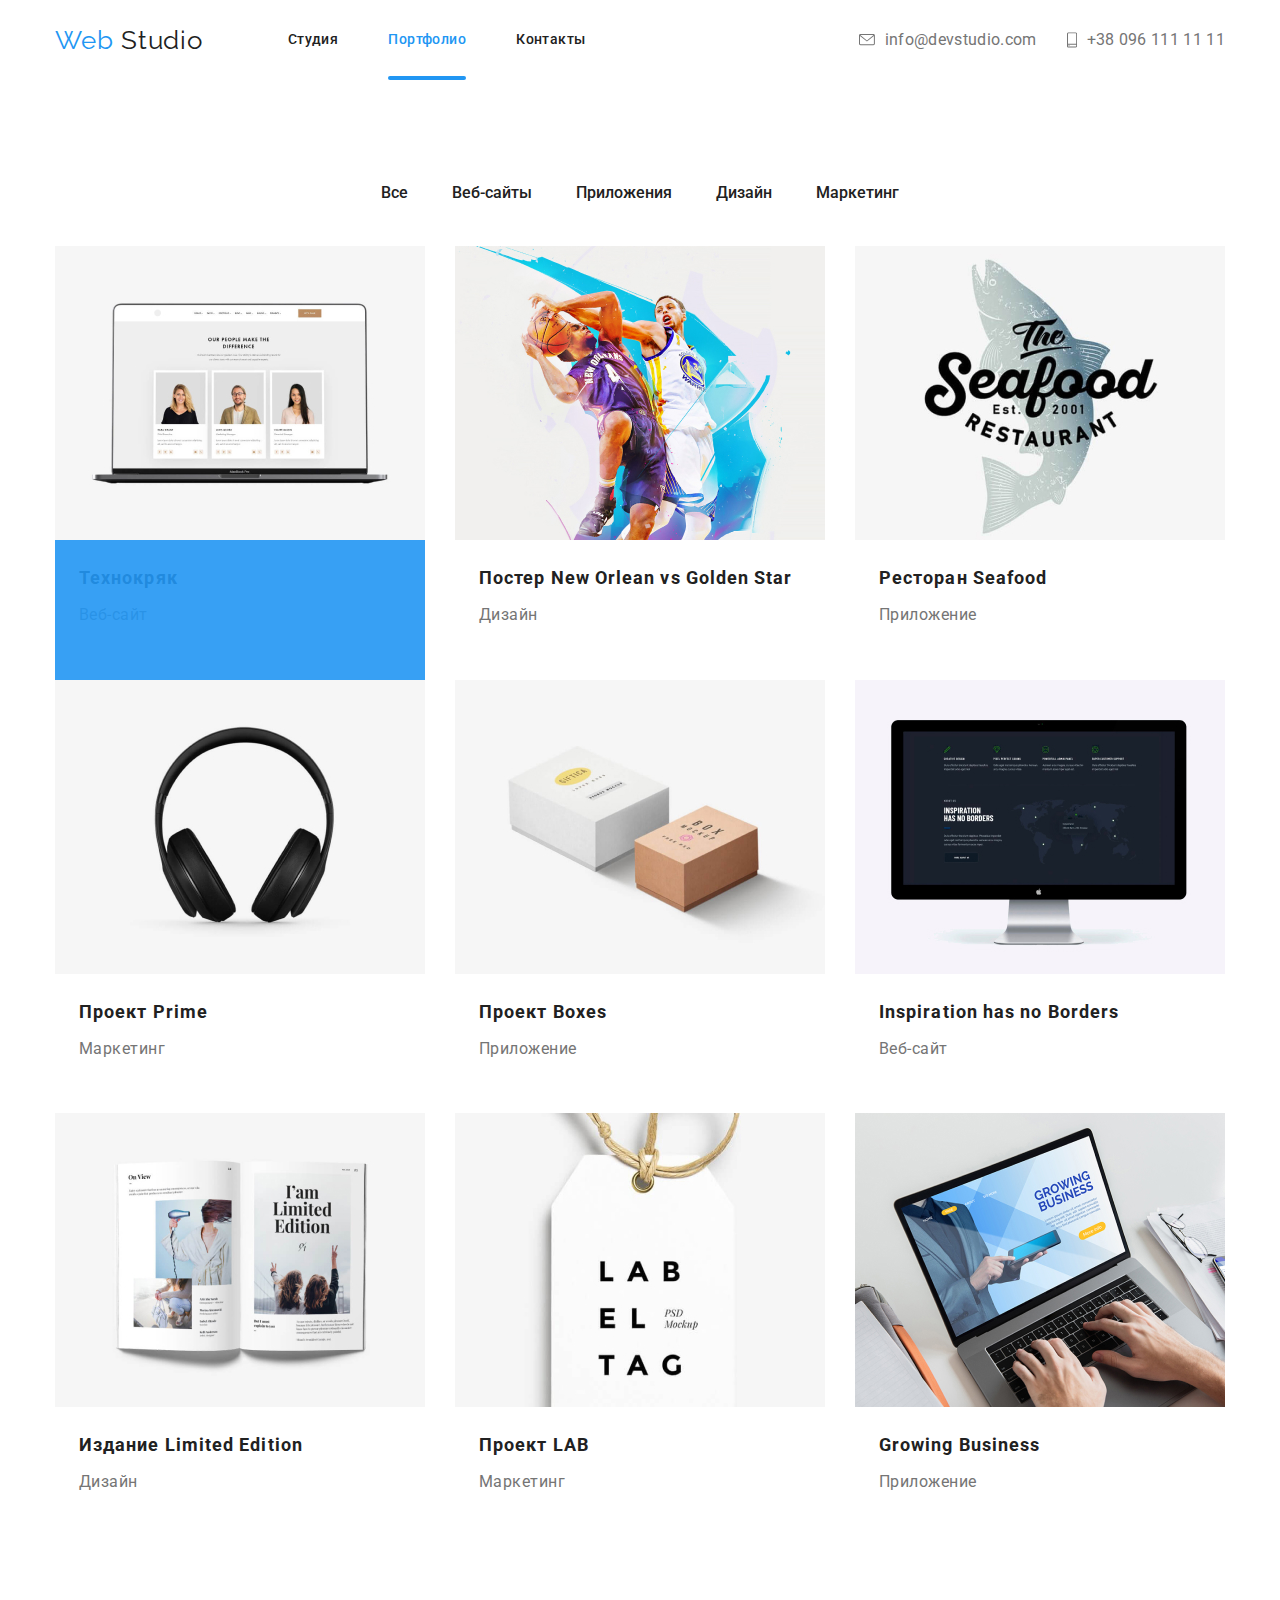
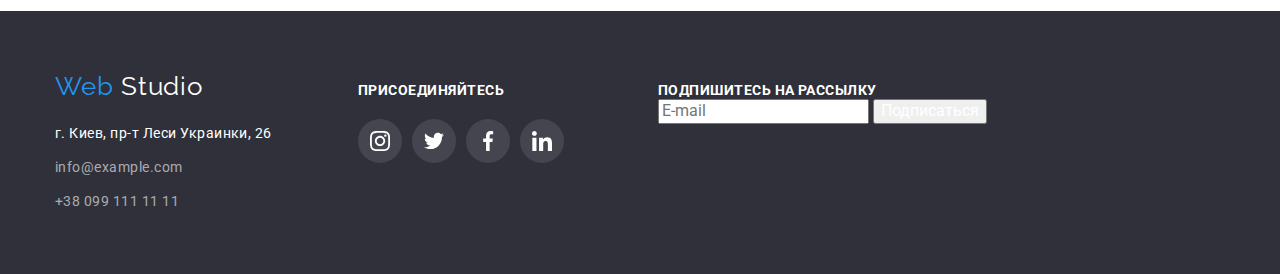
==== portfolio.html @ 1759f5e7 "///" ====
<!DOCTYPE html>
<html lang="ru">
  <head>
    <meta charset="utf-8" />
    <meta name="description" content="" />
    <title>Web Studio</title>
    <link href="https://fonts.googleapis.com/css2?family=Raleway:wght@700&family=Roboto:wght@400;500;700;900&display=swap"
      rel="stylesheet">
      <link rel="stylesheet" href="https://cdnjs.cloudflare.com/ajax/libs/modern-normalize/0.6.0/modern-normalize.min.css" />
    <link rel="stylesheet" href="./css/styles.css" />
  </head>

  <body>
    <!--Шапка страницы-->
    <header>
      <div class="container main-nav">
        <!--Navigation-->
        
          <a class="logo" href="./index.html" target="_blank">
            <span class="logo-web">Web</span>
            <span class="logo-studio">Studio</span>
          </a>
          
        <nav class="nav">
          <ul class="nav-list">
            <li class="nav-item">
              <a href="./index.html" class="nav-link" target="_blank">Студия</a>
            </li>
            <li class="nav-item">
              <a href="./portfolio.html" class="nav-link current" target="_blank">Портфолио</a>
            </li>
            <li class="nav-item">
              <a href="#" class="nav-link" target="_blank">Контакты</a>
            </li>
          </ul>
        </nav>
    
        <!--Contacts-->
        <adress class="cont">
          <a class="cont-mail" href="mailto:">
            <svg class="icon-envelope">
              <use href="./images/symbol-defs.svg#icon-envelope"></use>
            </svg>
            info@devstudio.com</a>
          <a class="cont-num" href="tel:+380961111111">
            <svg class="icon-smartphone">
              <use href="./images/symbol-defs.svg#icon-smartphone"></use>
            </svg>
            +38 096 111 11 11</a>
        </adress>
      </div>
    </header>

    <main>
      <div class="container main-section">
      <!--Filter-->
      <section>
        <h1 class="title">Portfolio</h1>
        <ul class="filter">
          <li><button class="filter-btn" type="button">Все</button></li>
          <li><button class="filter-btn" type="button">Веб-сайты</button></li>
          <li><button class="filter-btn" type="button">Приложения</button></li>
          <li><button class="filter-btn" type="button">Дизайн</button></li>
          <li><button class="filter-btn" type="button">Маркетинг</button></li>
        </ul>

      <!--Products-->
      <section>
        <h2 class="filter-title">Projects</h2>

        <ul class="project-list">
          <li class="allserv-item">
            <a class="allserv-link" href=""><img src="./images/crack.jpg" alt="Технокряк" />
              <h3 class="allserv-name">Технокряк</h3>
              <p class="allserv-type">Веб-сайт</p>
              <p class="description">Технокряк это современная площадка распространения коронавируса.
              Компании используют эту платформу для цифрового шпионажа и атак на
              защищённые сервера конкурентов.
              </p>
            </a>
          </li>

          <li class="allserv-item">
            <a href=""
              ><img src="./images/poster.jpg" alt="Баскетбольный постер"/>
              <h3 class="allserv-name">Постер New Orlean vs Golden Star</h3>
              <p class="allserv-type">Дизайн</p>
              <p class="description">Технокряк это современная площадка распространения коронавируса.
              Компании используют эту платформу для цифрового шпионажа и атак на
              защищённые сервера конкурентов.
              </p>
            </a>
          </li>

          <li class="allserv-item">
            <a href=""
              ><img src="./images/seafood.jpg" alt="Ресторан морской кухни"/>
              <h3 class="allserv-name">Ресторан Seafood</h3>
              <p class="allserv-type">Приложение</p>
              <p class="description">Технокряк это современная площадка распространения коронавируса.
              Компании используют эту платформу для цифрового шпионажа и атак на
              защищённые сервера конкурентов.
              </p>
            </a>
          </li>

          <li class="allserv-item">
            <a href=""><img src="./images/headphone.jpg" alt="Наушники" />
              <h3 class="allserv-name">Проект Prime</h3>
              <p class="allserv-type">Маркетинг</p>
              <p class="description">Технокряк это современная площадка распространения коронавируса.
              Компании используют эту платформу для цифрового шпионажа и атак на
              защищённые сервера конкурентов.
              </p>
            </a>
          </li>

          <li class="allserv-item">
            <a href=""><img src="./images/boxes.jpg" alt="Коробки" />
              <h3 class="allserv-name">Проект Boxes</h3>
              <p class="allserv-type">Приложение</p>
              <p class="description">Технокряк это современная площадка распространения коронавируса.
              Компании используют эту платформу для цифрового шпионажа и атак на
              защищённые сервера конкурентов.
              </p>
            </a>
          </li>

          <li class="allserv-item">
            <a href=""><img src="./images/design.jpg" alt="Дизайн" />
              <h3 class="allserv-name">Inspiration has no Borders</h3>
              <p class="allserv-type">Веб-сайт</p>
              <p class="description">Технокряк это современная площадка распространения коронавируса.
              Компании используют эту платформу для цифрового шпионажа и атак на
              защищённые сервера конкурентов.
              </p>
            </a>
          </li>

          <li class="allserv-item">
            <a href=""
              ><img src="./images/limit.jpg" alt="Лимитированная версия"/>
              <h3 class="allserv-name">Издание Limited Edition</h3>
              <p class="allserv-type">Дизайн</p>
              <p class="description">Технокряк это современная площадка распространения коронавируса.
              Компании используют эту платформу для цифрового шпионажа и атак на
              защищённые сервера конкурентов.
              </p>
            </a>
          </li>

          <li class="allserv-item">
            <a href=""><img src="./images/label.jpg" alt="Лейбл и лого" />
              <h3 class="allserv-name">Проект LAB</h3>
              <p class="allserv-type">Маркетинг</p>
              <p class="description">Технокряк это современная площадка распространения коронавируса.
              Компании используют эту платформу для цифрового шпионажа и атак на
              защищённые сервера конкурентов.
              </p>
            </a>
          </li>

          <li class="allserv-item">
            <a href=""><img src="./images/nbook.jpg" alt="Ноутбук" />
              <h3 class="allserv-name">Growing Business</h3>
              <p class="allserv-type">Приложение</p>
              <p class="description">Технокряк это современная площадка распространения коронавируса.
              Компании используют эту платформу для цифрового шпионажа и атак на
              защищённые сервера конкурентов.
              </p>
            </a>
          </li>
        </ul>
      </section>
      </div>
    </main>

    <!--Footer-->
    <footer class="footer">
      <!--Contacts-->
    <div class="foot container">
      <div class="first-foot">
      <a class="logo" href=""><span class="logo-web">Web</span> Studio</a>
      <address class="footer-address">
        г. Киев, пр-т Леси Украинки, 26
        <a class="footer-mail" href="mailto:info@example.com">info@example.com</a>
        <a class="footer-num" href="tel:+380991111111">+38 099 111 11 11</a>
      </address>
      </div>
      
      <div class="second-foot">
        <p class="footer-action">Присоединяйтесь</p>
        <ul class="invite-list">
          <li class="invite-item">
            <a class="invite-social" href="">
              <svg class="invite-instagram">
                <use href="./images/symbol-defs.svg#icon-instagram">
                </use>
              </svg>
            </a>
          </li>
          <li class="invite-item">
            <a class="invite-social" href="">
              <svg class="invite-twitter">
                <use href="./images/symbol-defs.svg#icon-twitter">
                </use>
              </svg>
            </a>
          </li>
          <li class="invite-item">
            <a class="invite-social" href="">
              <svg class="invite-facebook">
                <use href="./images/symbol-defs.svg#icon-facebook">
                </use>
              </svg>
            </a>
          </li>
          <li class="invite-item">
            <a class="invite-social" href="">
              <svg class="invite-linkedin">
                <use href="./images/symbol-defs.svg#icon-linkedin">
                </use>
              </svg>
            </a>
          </li>
        </ul>
      </div>
      
      <div class="third-foot">
        <p class="footer-action">Подпишитесь на рассылку</p>
        <input type="text" placeholder="E-mail" name="Email" id="Email-input" />
        <input class="btn" type="submit" value="Подписаться" />
      </div>
    </div>

    </footer>
  </body>
</html>
---- css/styles.css ----
/* Основной цвет текста #212121 */
/* Дополнительный цвет текста #757575 */
/* Цвет-акцент #2196F3 */
/* Цвет бекграунда #FFFFFF */
/* Цвет бекграунда футера #2F303A */

html {
  box-sizing: border-box;
}

*,
*::before,
*::after {
  box-sizing: inherit;
}

:root {
  --prime-text-color: #212121;
  --second-text-color: #757575;
  --third-text-color: #ffffff;
  --fourth-text-color: rgba(255, 255, 255, 0.6);
  --accent-color: #2196f3;
  --btn-bg-color: rgba(47, 48, 58, 0.8);
  --footer-bg-color: #2F303A;
}

body {
  color: var(--prime-text-color);
  font-family: Roboto; sans-serif;
  letter-spacing: 0.03em;
}

ul {
  list-style: none;
  margin: 0 0;
  padding: 0 0;
}

a {
  text-decoration: none;
}

a > img {
  display: block;
}

p {
  margin-top: 0;
  margin-bottom: 0;
}

.container {
  margin-left: auto;
  margin-right: auto;
  padding: 0 15px;

  width: 1200px;
}
/* Web Studio */

.logo {
  margin-right: 85px;

  color: var(--third-text-color);
  font-family: Raleway; monospace;
  font-size: 26px;
  line-height: 1.19;
  letter-spacing: 0.03em;
}

.logo-web {
  color: var(--accent-color);
}

.logo-studio {
  color: var(--prime-text-color);
}

/* Navigation */

.main-nav {
  display: flex;
  align-items: center;
  justify-content: space-between;
}

.nav-list {
  display: flex;

  font-size: 14px;
  letter-spacing: 0.03em;
}

.nav-item:not(:last-child) {
  margin-right: 50px;
}

.nav-item {
  position: relative;
}

.nav-link {
  display: flex;
  align-items: center;
  min-height: 80px;
  color: var(--prime-text-color);

  font-weight: 500;
  font-size: 14px;
  line-height: 1.14;
}

.nav-link:hover,
.nav-link:focus {
  color: var(--accent-color);
}

.current {
  color: var(--accent-color);
}
.current::after {
  content: '';
  position: absolute;
  bottom: 0;
  left: 0;
  width: 100%;
  height: 4px;
  background-color: var(--accent-color);
  border-radius: 2px;
  opacity: 1;
}

/* Contacts */

.cont {
  display: flex;

  margin-left: auto;
}

.cont-mail {
  margin-right: 30px;
}

.cont-mail,
.cont-num {
  display: flex;
  align-items: center;
  max-height: 16px;
  min-height: 80px;
  color: var(--second-text-color);
  line-height: 1.14;
  letter-spacing: 0.02em;

  transition: border-color 250ms cubic-bezier(0.4, 0, 0.2, 1);
}


.cont-mail:hover,
.cont-mail:focus,
.cont-num:hover,
.cont-num:focus {
  color: var(--accent-color);
  --color4: var(--accent-color);
}

.icon-envelope {
  width: 16px;
  margin-right: 10px;
}

.icon-smartphone {
  width: 10px;
  margin-right: 10px;
}

/* Hero */

.hero {
  text-align: center;
}

.overlay {
  padding-top: 200px;
  padding-bottom: 200px;
  height: 600px;
  max-width: 1600px;
  margin-right: auto;
  margin-left: auto;

  background-image: linear-gradient( to right, rgba(47, 48, 58, 0.8),
   rgba(47, 48, 58, 0.8) ),
   url("../images/Header.jpg");

  background-position: center;
  background-color: rgb(44, 44, 44);
}

.hero-title {
  margin-top: 0;
  margin-bottom: 0;

  color: var(--third-text-color);
  font-weight: 900;
  font-size: 44px;
  line-height: 1.36;
  letter-spacing: 0.06em;
  text-transform: uppercase;
}

.button.primary {
  display: inline-block;
  padding: 10px 32px;
  margin-top: 30px;
  box-shadow: 0px 4px 4px rgba(0, 0, 0, 0.15);
  border-radius: 4px;

  color: var(--third-text-color);
  background-color: var(--accent-color);
  font-weight: 700;
  font-size: 16px;
  line-height: 1.88;
  min-width: 200px;
  text-align: center;
}

.feat-pictures {
  padding: 25px 100px;
}

/* Features */

.features-title,
.title,
.filter-title {
  display: none;
}

.features {
  padding-top: 94px;
  margin-top: 0;
  margin-bottom: 0;
}

.features-list {
  display: flex;
  justify-content: space-between;
}

.features-item {
  width: 270px;
}

.features-item:not(:last-child) {
  margin-right: 30px;
}

.features-item::before {
  display: block;
  content: "";
  height: 120px;
  background-position: center;
  background-repeat: no-repeat;
}

.icon-antenna::before {
  background-image: url(../images/antenna.svg);
}

.icon-clock::before {
  background-image: url(../images/clock.svg);
}

.icon-diagram::before {
  background-image: url(../images/diagram.svg);
}

.icon-astronaut::before {
  background-image: url(../images/astronaut.svg);
}

.features-name {
  margin-top: 30px;
  margin-bottom: 0;

  color: var(--prime-text-color);
  font-weight: 700;
  font-size: 14px;
  line-height: 1.14;
  text-transform: uppercase;
}

.features-descr {
  margin-top: 10px;
  margin-bottom: 0;

  color: var(--second-text-color);
  font-weight: 400;
  font-size: 14px;
  line-height: 1.71;
}

/* Service */

.service {
  padding-top: 94px;
  padding-bottom: 94px;
}
.service-title {
  margin-top: 0;
  margin-bottom: 0;

  color: var(--prime-text-color);
  font-weight: 700;
  font-size: 36px;
  line-height: 1.67;
  text-align: center;
}

.service-list {
  display: flex;
  justify-content: space-between;
  margin-top: 50px;
}

.service-item:not(:last-child) {
  margin-right: 30px;
}

.service-item {
  position: relative;
}

a.service-link {
  width: 370px;
}

.button.secondary {
  position: absolute;
  bottom: 0;
  display: inline-block;
  margin: 0;
  padding: 27px 0;
  width: inherit;

  color: var(--third-text-color);
  background-color: var(--btn-bg-color);
  font-weight: 700;
  font-size: 14px;
  line-height: 1.14;
  text-align: center;
  text-transform: uppercase;
}

/* Team */

.team {
  padding-top: 94px;
  padding-bottom: 94px;
}

.team-title {
  margin-top: 0;
  margin-bottom: 0;
  
  color: var(--prime-text-color);
  font-weight: 700;
  font-size: 36px;
  line-height: 1.67;
  text-align: center;
}

.team-list {
  display: flex;
  justify-content: space-between;
  margin-top: 50px;
}

.team-item {
  padding-bottom: 24px;

  border: 1px solid transparent;
  box-shadow: 0px 2px 1px rgba(0, 0, 0, 0.2), 0px 1px 1px rgba(0, 0, 0, 0.14), 0px 1px 3px rgba(0, 0, 0, 0.12);
  border-radius: 0px 0px 4px 4px;
}

.team-item:not(:last-child) {
  margin-right: 30px;
}

.team-name {
  margin-top: 30px;
  margin-bottom: 0;

  color: var(--prime-text-color);
  font-weight: 500;
  font-size: 16px;
  line-height: 1.19;
  text-align: center;
}

.team-post {
  margin-top: 10px;
  margin-bottom: 0;
  
  color: var(--second-text-color);
  font-weight: normal;
  font-size: 16px;
  line-height: 1.19;
  text-align: center;
}

.team-social {
  display: flex;
  justify-content: space-around;
  margin: 16px 32px 0 32px;
}

a.social-item {
  display: flex;
  justify-content: center;
  align-items: center;
  height: 44px;
  width: 44px;
  border-radius: 50%;

  transition: border-color 250ms cubic-bezier(0.4, 0, 0.2, 1);
}

a.social-item:hover,
a.social-item:focus {
  --color1: var(--third-text-color);
  background-color: var(--accent-color);
  background-size: 44px;
  border-radius: 50%;
}

.icon-instagram,
.icon-twitter,
.icon-facebook,
.icon-linkedin {
  width: 20px;
  height: 20px;
}

/*
.icon-instagram:hover,
.icon-twitter:hover,
.icon-facebook:hover,
.icon-linkedin:hover,
.icon-instagram:focus,
.icon-twitter:focus,
.icon-facebook:focus,
.icon-linkedin:focus {
  --color1: var(--third-text-color);
} */

/* Client */

.client {
  padding-top: 94px;
  padding-bottom: 94px;
}

.client-title {
  margin-top: 0;
  margin-bottom: 0;

  color: var(--prime-text-color);
  font-weight: 700;
  font-size: 36px;
  line-height: 1.67;
  text-align: center;
}

.client-list {
  display: flex;
  justify-content: space-between;
  margin-top: 50px;
}

.client-item:not(:last-child) {
  margin-right: 30px;
}

.company {
  display: flex;
  justify-content: center;
  align-items: center;
  width: 170px;
  height: 90px;

  border: 1px solid #AFB1B8;
  border-radius: 4px;

  transition: border-color 250ms cubic-bezier(0.4, 0, 0.2, 1);
}

.company:hover,
.company:focus {
  --color1: var(--accent-color);
  border-color: var(--accent-color);
}

.icon-logo1 {
  height: 50px;
  width: 45px;
}

.icon-logo2 {
  height: 52px;
  width: 40px;
}

.icon-logo3 {
  height: 43px;
  width: 41px;
}

.icon-logo4 {
  height: 43px;
  width: 80px;
}

.icon-logo5 {
  height: 47px;
  width: 59px;
}

.icon-logo6 {
  height: 46px;
  width: 89px;
}

/* Footer */

.footer {
  padding-top: 60px;
  padding-bottom: 60px;

  background-color: var(--footer-bg-color);
}

.foot {
  display: flex;
  align-items: baseline;
}

.first-foot {
  margin-right: 70px;
}

.second-foot {
  margin-right: 94px;
}

.footer-address {
  width: 230px;
  margin-top: 20px;
  
  color: var(--third-text-color);
  font-style: normal;
  font-weight: normal;
  font-size: 14px;
  line-height: 1.71;
}

.invite-list {
  display: flex;
  justify-content: space-around;
  margin-top: 20px;
}

.invite-item:not(:last-child) {
  margin-right: 10px;
}


a.invite-social {
  display: flex;
  justify-content: center;
  align-items: center;
  height: 44px;
  width: 44px;

  background-color: rgba(255, 255, 255, 0.1);
  background-size: 44px;
  border-radius: 50%;

  transition: background-color 250ms cubic-bezier(0.4, 0, 0.2, 1);
}

a.invite-social:hover,
a.invite-social:focus {
  background-color: var(--accent-color);
  background-size: 44px;
  border-radius: 50%;
}

.invite-instagram,
.invite-twitter,
.invite-facebook,
.invite-linkedin {
  width: 20px;
  height: 20px;
  --color1: var(--third-text-color);
}

.footer-mail,
.footer-num {
  margin-top: 10px;
  display: inline-block;
  
  color: var(--fourth-text-color);
  font-weight: 400;
  font-size: 14px;
  line-height: 1.71;

  transition: color 250ms cubic-bezier(0.4, 0, 0.2, 1);
}

.footer-mail:hover,
.footer-mail:focus,
.footer-num:hover,
.footer-num:focus {
  color: var(--accent-color);
}

.footer-action {
  margin-top: 0;
  margin-bottom: 0;

  color: var(--third-text-color);
  font-weight: 700;
  font-size: 14px;
  line-height: 1.14;
  text-transform: uppercase;
}

.btn {
  color: var(--third-text-color);
  font-family: inherit;
}

/* Filter */

.main-section{
  padding-top: 94px;
  padding-bottom: 94px;
}

.filter {
  display: flex;
  justify-content: center;
  margin-left: auto;
}

.filter-btn {
  color: var(--prime-text-color);
  background-color: var(--third-text-color);
  font-family: inherit;
  padding: 6px 22px;
  border: transparent;
  border-radius: 4px;
  
  font-weight: 500;
  font-size: 16px;
  line-height: 1.62;
  text-align: center;

  transition: background-color 250ms cubic-bezier(0.4, 0, 0.2, 1);
  transition: box-shadow 250ms cubic-bezier(0.4, 0, 0.2, 1);
}

.filter-btn:hover,
.filter-btn:focus {
  color: var(--third-text-color);
  background-color: var(--accent-color);
  font-family: inherit;
  box-shadow: 0px 2px 2px rgba(0, 0, 0, 0.12), 0px 1px 2px rgba(0, 0, 0, 0.08), 0px 3px 1px rgba(0, 0, 0, 0.1);
}

/* Products */

.project-list {
  display: flex;
  flex-wrap: wrap;
  margin-top: 34px;
}

.allserv-item {
  position: relative;
  width: 370px;
  padding-bottom: 20px;
}

.allserv-item:not(:nth-child(3n)) {
  margin-right: 30px;
}

.allserv-item:not(:nth-child(-n + 3)) {
  margin-top: 30px;
}

.allserv-item:hover,
.allserv-item:focus {
  border: 1px solid #EEEEEE;
  box-sizing: border-box;
  box-shadow: 1px 4px 6px rgba(0, 0, 0, 0.16), 0px 4px 4px rgba(0, 0, 0, 0.06), 0px 1px 1px rgba(0, 0, 0, 0.12);
}

.allserv-item:hover .allserv-link::before {
  transform: translateY(0);
}

.allserv-link::before {
  display: inline-block;
  content: "";
  position: absolute;
  top: 0;
  left: 0;
  width: 100%;
  height: 294px;
  background: rgba(33, 150, 243, 0.9);
  /* opacity: 1; */

  transform: translateY(100%);

  transition: transform 250ms cubic-bezier(0.4, 0, 0.2, 1);

}

/* .allserv-link::before:hover {
  opacity: 0;
} */

.allserv-name {
  margin-top: 20px;
  margin-bottom: 0;
  padding-left: 24px;

  color: var(--prime-text-color);
  font-weight: 700;
  font-size: 18px;
  line-height: 2;
  letter-spacing: 0.06em;
}

.allserv-type {
  margin-top: 4px;
  margin-bottom: 0;
  padding-left: 24px;
  
  color: var(--second-text-color);
  font-weight: 400;
  font-size: 16px;
  line-height: 1.86;
}

.description {
  display: none;
}
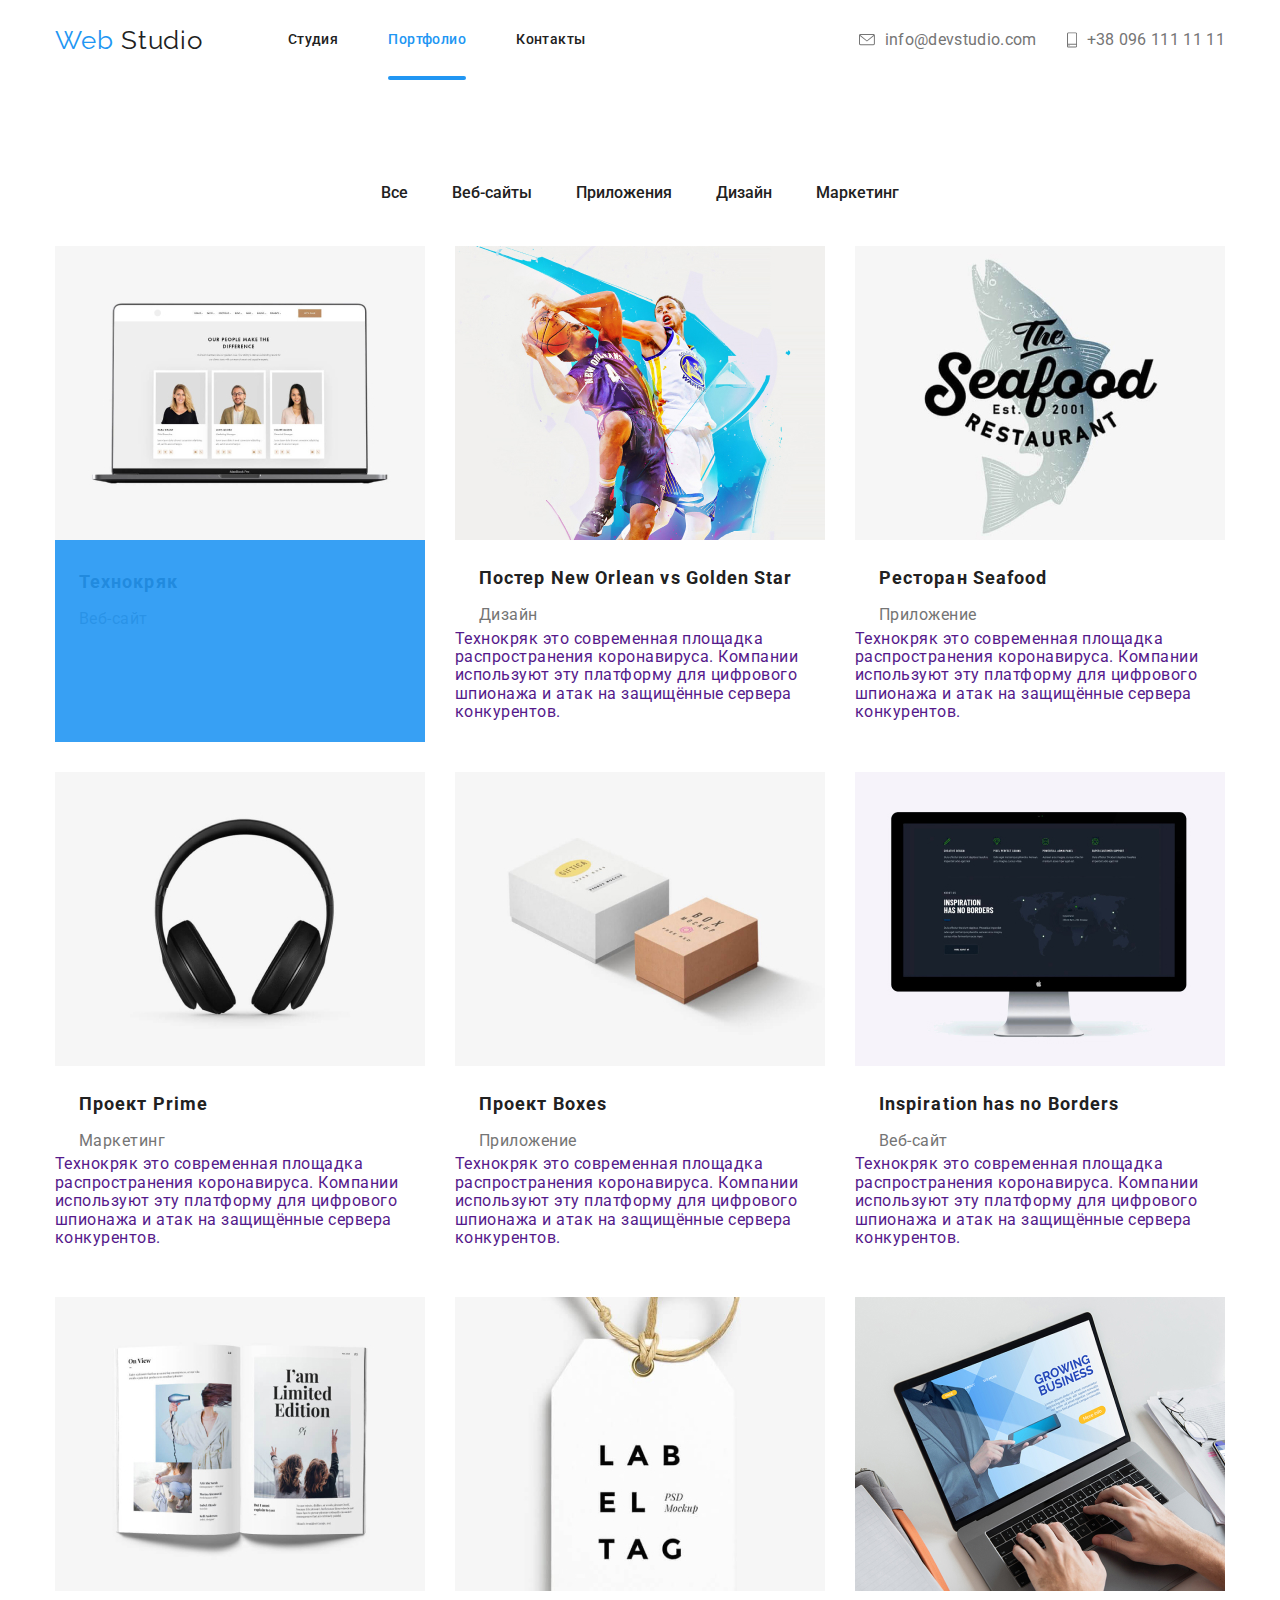
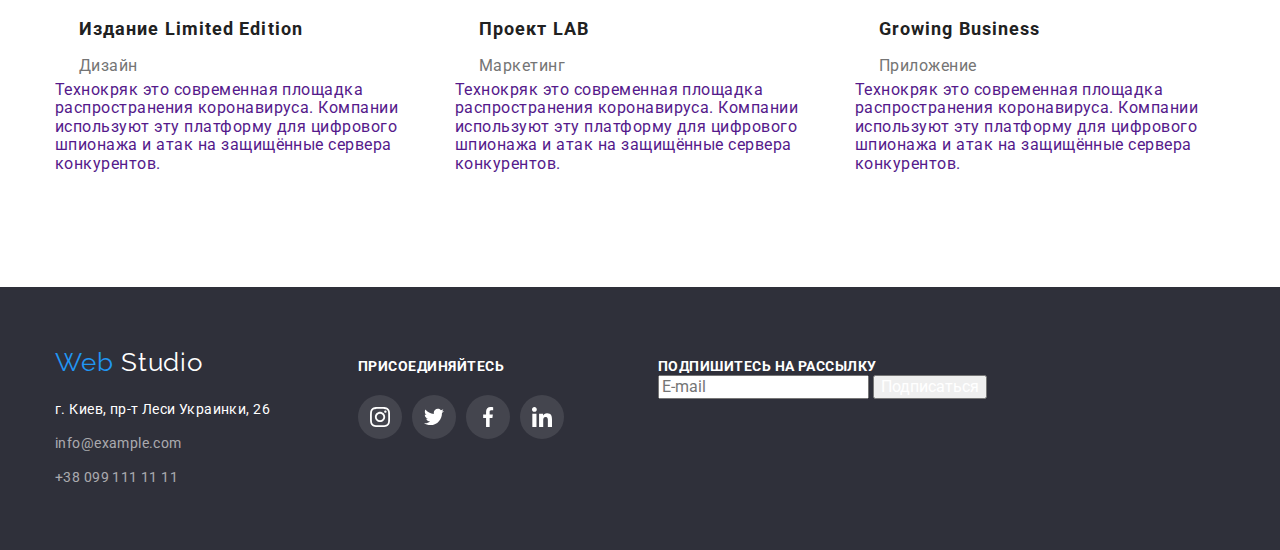
==== commit 286f0376: "2.0.1" ====
--- a/portfolio.html
+++ b/portfolio.html
@@ -70,13 +70,16 @@
 
         <ul class="project-list">
           <li class="allserv-item">
-            <a class="allserv-link" href=""><img src="./images/crack.jpg" alt="Технокряк" />
-              <h3 class="allserv-name">Технокряк</h3>
-              <p class="allserv-type">Веб-сайт</p>
-              <p class="description">Технокряк это современная площадка распространения коронавируса.
-              Компании используют эту платформу для цифрового шпионажа и атак на
-              защищённые сервера конкурентов.
-              </p>
+            <a class="allserv-link" href="">
+              <div class="allserv-img"><img src="./images/crack.jpg" alt="Технокряк" /></div>
+                <div class="descr-item">
+                  <p class="description">Технокряк это современная площадка распространения коронавируса.
+                  Компании используют эту платформу для цифрового шпионажа и атак на
+                  защищённые сервера конкурентов.</p></div>
+                <div class="name-type">
+                  <h3 class="allserv-name">Технокряк</h3>
+                  <p class="allserv-type">Веб-сайт</p>
+                </div>
             </a>
           </li>
 
--- a/css/styles.css
+++ b/css/styles.css
@@ -22,6 +22,8 @@
   --accent-color: #2196f3;
   --btn-bg-color: rgba(47, 48, 58, 0.8);
   --footer-bg-color: #2F303A;
+  --icon-color: #AFB1B8;
+  --first-background: #F5F4FA;
 }
 
 body {
@@ -108,6 +110,8 @@
   font-weight: 500;
   font-size: 14px;
   line-height: 1.14;
+
+  transition: color 250ms cubic-bezier(0.4, 0, 0.2, 1);
 }
 
 .nav-link:hover,
@@ -148,20 +152,21 @@
   align-items: center;
   max-height: 16px;
   min-height: 80px;
-  color: var(--second-text-color);
   line-height: 1.14;
   letter-spacing: 0.02em;
 
-  transition: border-color 250ms cubic-bezier(0.4, 0, 0.2, 1);
-}
-
+  color: var(--second-text-color);
+  fill: var(--second-text-color);
+
+  transition: color 250ms cubic-bezier(0.4, 0, 0.2, 1), fill 250ms cubic-bezier(0.4, 0, 0.2, 1);
+}
 
 .cont-mail:hover,
 .cont-mail:focus,
 .cont-num:hover,
 .cont-num:focus {
   color: var(--accent-color);
-  --color4: var(--accent-color);
+  fill: var(--accent-color);
 }
 
 .icon-envelope {
@@ -261,6 +266,7 @@
   height: 120px;
   background-position: center;
   background-repeat: no-repeat;
+  background-color: var(--first-background);
 }
 
 .icon-antenna::before {
@@ -359,6 +365,10 @@
   padding-bottom: 94px;
 }
 
+.team-back {
+  background-color: var(--first-background);
+}
+
 .team-title {
   margin-top: 0;
   margin-bottom: 0;
@@ -371,15 +381,18 @@
 }
 
 .team-list {
+  box-sizing: border-box;
   display: flex;
   justify-content: space-between;
   margin-top: 50px;
 }
 
 .team-item {
+  box-sizing: border-box;
   padding-bottom: 24px;
-
-  border: 1px solid transparent;
+  
+  background-color: var(--third-text-color);
+
   box-shadow: 0px 2px 1px rgba(0, 0, 0, 0.2), 0px 1px 1px rgba(0, 0, 0, 0.14), 0px 1px 3px rgba(0, 0, 0, 0.12);
   border-radius: 0px 0px 4px 4px;
 }
@@ -423,13 +436,14 @@
   height: 44px;
   width: 44px;
   border-radius: 50%;
-
-  transition: border-color 250ms cubic-bezier(0.4, 0, 0.2, 1);
+  fill: var(--icon-color);
+
+  transition: all 250ms cubic-bezier(0.4, 0, 0.2, 1);
 }
 
 a.social-item:hover,
 a.social-item:focus {
-  --color1: var(--third-text-color);
+  fill: var(--third-text-color);
   background-color: var(--accent-color);
   background-size: 44px;
   border-radius: 50%;
@@ -443,18 +457,6 @@
   height: 20px;
 }
 
-/*
-.icon-instagram:hover,
-.icon-twitter:hover,
-.icon-facebook:hover,
-.icon-linkedin:hover,
-.icon-instagram:focus,
-.icon-twitter:focus,
-.icon-facebook:focus,
-.icon-linkedin:focus {
-  --color1: var(--third-text-color);
-} */
-
 /* Client */
 
 .client {
@@ -493,12 +495,14 @@
   border: 1px solid #AFB1B8;
   border-radius: 4px;
 
-  transition: border-color 250ms cubic-bezier(0.4, 0, 0.2, 1);
+  fill: var(--icon-color);
+
+  transition: all 250ms cubic-bezier(0.4, 0, 0.2, 1);
 }
 
 .company:hover,
 .company:focus {
-  --color1: var(--accent-color);
+  fill: var(--accent-color);
   border-color: var(--accent-color);
 }
 
@@ -560,9 +564,10 @@
   
   color: var(--third-text-color);
   font-style: normal;
-  font-weight: normal;
+
   font-size: 14px;
   line-height: 1.71;
+  letter-spacing: 0.03em;
 }
 
 .invite-list {
@@ -587,7 +592,7 @@
   background-size: 44px;
   border-radius: 50%;
 
-  transition: background-color 250ms cubic-bezier(0.4, 0, 0.2, 1);
+  transition: all 250ms cubic-bezier(0.4, 0, 0.2, 1);
 }
 
 a.invite-social:hover,
@@ -603,7 +608,7 @@
 .invite-linkedin {
   width: 20px;
   height: 20px;
-  --color1: var(--third-text-color);
+  fill: var(--third-text-color);
 }
 
 .footer-mail,
@@ -612,9 +617,6 @@
   display: inline-block;
   
   color: var(--fourth-text-color);
-  font-weight: 400;
-  font-size: 14px;
-  line-height: 1.71;
 
   transition: color 250ms cubic-bezier(0.4, 0, 0.2, 1);
 }
@@ -668,15 +670,13 @@
   line-height: 1.62;
   text-align: center;
 
-  transition: background-color 250ms cubic-bezier(0.4, 0, 0.2, 1);
-  transition: box-shadow 250ms cubic-bezier(0.4, 0, 0.2, 1);
+  transition: background-color 250ms cubic-bezier(0.4, 0, 0.2, 1), box-shadow 250ms cubic-bezier(0.4, 0, 0.2, 1), color 250ms cubic-bezier(0.4, 0, 0.2, 1);
 }
 
 .filter-btn:hover,
 .filter-btn:focus {
   color: var(--third-text-color);
   background-color: var(--accent-color);
-  font-family: inherit;
   box-shadow: 0px 2px 2px rgba(0, 0, 0, 0.12), 0px 1px 2px rgba(0, 0, 0, 0.08), 0px 3px 1px rgba(0, 0, 0, 0.1);
 }
 
@@ -689,9 +689,9 @@
 }
 
 .allserv-item {
-  position: relative;
   width: 370px;
   padding-bottom: 20px;
+  overflow: hidden;
 }
 
 .allserv-item:not(:nth-child(3n)) {
@@ -709,11 +709,17 @@
   box-shadow: 1px 4px 6px rgba(0, 0, 0, 0.16), 0px 4px 4px rgba(0, 0, 0, 0.06), 0px 1px 1px rgba(0, 0, 0, 0.12);
 }
 
-.allserv-item:hover .allserv-link::before {
-  transform: translateY(0);
-}
-
-.allserv-link::before {
+.allserv-link {
+  display: inline-block;
+  content: "";
+  position: relative;
+}
+
+.allserv-img {
+  overflow: hidden;
+}
+
+.allserv-img::before {
   display: inline-block;
   content: "";
   position: absolute;
@@ -722,17 +728,43 @@
   width: 100%;
   height: 294px;
   background: rgba(33, 150, 243, 0.9);
-  /* opacity: 1; */
 
   transform: translateY(100%);
 
   transition: transform 250ms cubic-bezier(0.4, 0, 0.2, 1);
-
-}
-
-/* .allserv-link::before:hover {
+}
+
+.descr-item {
+  display: inline-block;
+  content: "";
+  position: absolute;
+  top: 0;
+  left: 0;
+  width: 100%;
+  height: 294px;
+  padding: 24px 63px;
+
+  font-family: Roboto;
+  font-weight: 400;
+  font-size: 18px;
+  line-height: 1.56;
+  letter-spacing: 0.03em;
+  color: var(--third-text-color);
   opacity: 0;
-} */
+  transform: translateY(100%);
+
+  transition: transform 250ms cubic-bezier(0.4, 0, 0.2, 1);
+  transition: opacity 250ms cubic-bezier(0.4, 0, 0.2, 1);
+}
+
+.allserv-item:hover .allserv-img::before {
+  transform: translateY(0);
+}
+
+.allserv-item:hover .descr-item {
+  transform: translateY(0);
+  opacity: 1;
+}
 
 .allserv-name {
   margin-top: 20px;
@@ -750,13 +782,9 @@
   margin-top: 4px;
   margin-bottom: 0;
   padding-left: 24px;
-  
+
   color: var(--second-text-color);
   font-weight: 400;
   font-size: 16px;
   line-height: 1.86;
-}
-
-.description {
-  display: none;
 }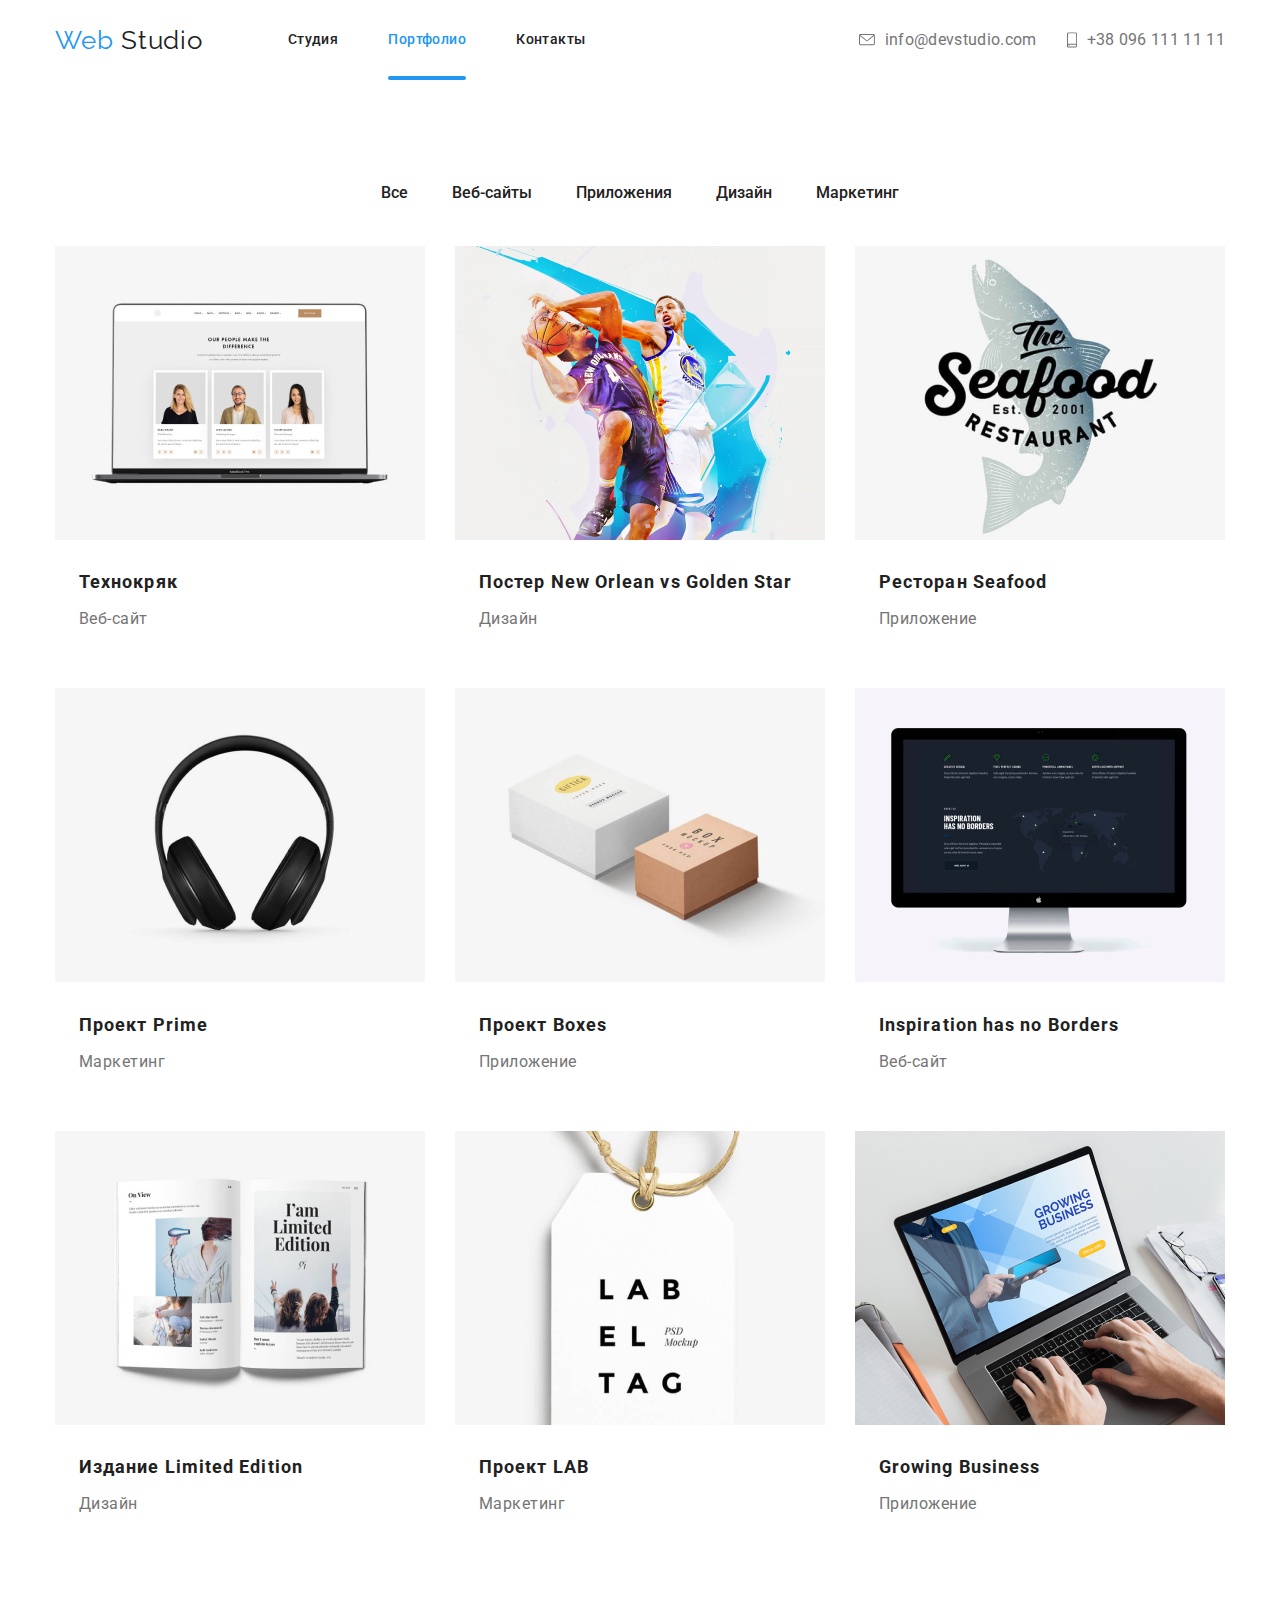
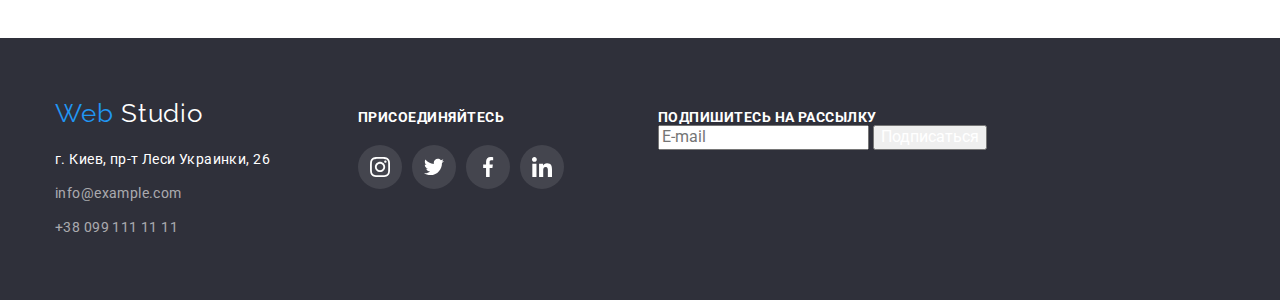
==== commit 38f70b0b: "2.0.3" ====
--- a/portfolio.html
+++ b/portfolio.html
@@ -75,7 +75,8 @@
                 <div class="descr-item">
                   <p class="description">Технокряк это современная площадка распространения коронавируса.
                   Компании используют эту платформу для цифрового шпионажа и атак на
-                  защищённые сервера конкурентов.</p></div>
+                  защищённые сервера конкурентов.</p>
+                </div>
                 <div class="name-type">
                   <h3 class="allserv-name">Технокряк</h3>
                   <p class="allserv-type">Веб-сайт</p>
@@ -84,93 +85,122 @@
           </li>
 
           <li class="allserv-item">
-            <a href=""
-              ><img src="./images/poster.jpg" alt="Баскетбольный постер"/>
-              <h3 class="allserv-name">Постер New Orlean vs Golden Star</h3>
-              <p class="allserv-type">Дизайн</p>
-              <p class="description">Технокряк это современная площадка распространения коронавируса.
-              Компании используют эту платформу для цифрового шпионажа и атак на
-              защищённые сервера конкурентов.
-              </p>
-            </a>
-          </li>
-
-          <li class="allserv-item">
-            <a href=""
-              ><img src="./images/seafood.jpg" alt="Ресторан морской кухни"/>
-              <h3 class="allserv-name">Ресторан Seafood</h3>
-              <p class="allserv-type">Приложение</p>
-              <p class="description">Технокряк это современная площадка распространения коронавируса.
-              Компании используют эту платформу для цифрового шпионажа и атак на
-              защищённые сервера конкурентов.
-              </p>
-            </a>
-          </li>
-
-          <li class="allserv-item">
-            <a href=""><img src="./images/headphone.jpg" alt="Наушники" />
-              <h3 class="allserv-name">Проект Prime</h3>
-              <p class="allserv-type">Маркетинг</p>
-              <p class="description">Технокряк это современная площадка распространения коронавируса.
-              Компании используют эту платформу для цифрового шпионажа и атак на
-              защищённые сервера конкурентов.
-              </p>
-            </a>
-          </li>
-
-          <li class="allserv-item">
-            <a href=""><img src="./images/boxes.jpg" alt="Коробки" />
-              <h3 class="allserv-name">Проект Boxes</h3>
-              <p class="allserv-type">Приложение</p>
-              <p class="description">Технокряк это современная площадка распространения коронавируса.
-              Компании используют эту платформу для цифрового шпионажа и атак на
-              защищённые сервера конкурентов.
-              </p>
-            </a>
-          </li>
-
-          <li class="allserv-item">
-            <a href=""><img src="./images/design.jpg" alt="Дизайн" />
-              <h3 class="allserv-name">Inspiration has no Borders</h3>
-              <p class="allserv-type">Веб-сайт</p>
-              <p class="description">Технокряк это современная площадка распространения коронавируса.
-              Компании используют эту платформу для цифрового шпионажа и атак на
-              защищённые сервера конкурентов.
-              </p>
-            </a>
-          </li>
-
-          <li class="allserv-item">
-            <a href=""
-              ><img src="./images/limit.jpg" alt="Лимитированная версия"/>
-              <h3 class="allserv-name">Издание Limited Edition</h3>
-              <p class="allserv-type">Дизайн</p>
-              <p class="description">Технокряк это современная площадка распространения коронавируса.
-              Компании используют эту платформу для цифрового шпионажа и атак на
-              защищённые сервера конкурентов.
-              </p>
-            </a>
-          </li>
-
-          <li class="allserv-item">
-            <a href=""><img src="./images/label.jpg" alt="Лейбл и лого" />
-              <h3 class="allserv-name">Проект LAB</h3>
-              <p class="allserv-type">Маркетинг</p>
-              <p class="description">Технокряк это современная площадка распространения коронавируса.
-              Компании используют эту платформу для цифрового шпионажа и атак на
-              защищённые сервера конкурентов.
-              </p>
-            </a>
-          </li>
-
-          <li class="allserv-item">
-            <a href=""><img src="./images/nbook.jpg" alt="Ноутбук" />
-              <h3 class="allserv-name">Growing Business</h3>
-              <p class="allserv-type">Приложение</p>
-              <p class="description">Технокряк это современная площадка распространения коронавируса.
-              Компании используют эту платформу для цифрового шпионажа и атак на
-              защищённые сервера конкурентов.
-              </p>
+            <a class="allserv-link" href="">
+              <div class="allserv-img"><img src="./images/poster.jpg" alt="Баскетбольный постер"/></div>
+                <div class="descr-item">
+                  <p class="description">Технокряк это современная площадка распространения коронавируса.
+                  Компании используют эту платформу для цифрового шпионажа и атак на
+                  защищённые сервера конкурентов.</p>
+                </div>
+                <div class="name-type">
+                  <h3 class="allserv-name">Постер New Orlean vs Golden Star</h3>
+                  <p class="allserv-type">Дизайн</p>
+                </div>
+            </a>
+          </li>
+
+          <li class="allserv-item">
+            <a class="allserv-link" href="">
+              <div class="allserv-img"><img src="./images/seafood.jpg" alt="Ресторан морской кухни"/></div>
+              <div class="descr-item">
+                <p class="description">Технокряк это современная площадка распространения коронавируса.
+                Компании используют эту платформу для цифрового шпионажа и атак на
+                защищённые сервера конкурентов.</p>
+              </div>
+              <div class="name-type">
+                <h3 class="allserv-name">Ресторан Seafood</h3>
+                <p class="allserv-type">Приложение</p>
+              </div>
+            </a>
+          </li>
+
+          <li class="allserv-item">
+            <a class="allserv-link" href="">
+              <div class="allserv-img"><img src="./images/headphone.jpg" alt="Наушники" /></div>
+              <div class="descr-item">
+                <p class="description">Технокряк это современная площадка распространения коронавируса.
+                Компании используют эту платформу для цифрового шпионажа и атак на
+                защищённые сервера конкурентов.</p>
+              </div>
+              <div class="name-type">
+                <h3 class="allserv-name">Проект Prime</h3>
+                <p class="allserv-type">Маркетинг</p>
+              </div>
+            </a>
+          </li>
+
+          <li class="allserv-item">
+            <a class="allserv-link" href="">
+              <div class="allserv-img"><img src="./images/boxes.jpg" alt="Коробки" /></div>
+              <div class="descr-item">
+                <p class="description">Технокряк это современная площадка распространения коронавируса.
+                Компании используют эту платформу для цифрового шпионажа и атак на
+                защищённые сервера конкурентов.</p>
+              </div>
+              <div class="name-type">
+                <h3 class="allserv-name">Проект Boxes</h3>
+                <p class="allserv-type">Приложение</p>
+              </div>
+            </a>
+          </li>
+
+          <li class="allserv-item">
+            <a class="allserv-link" href="">
+              <div class="allserv-img"><img src="./images/design.jpg" alt="Дизайн" /></div>
+              <div class="descr-item">
+                <p class="description">Технокряк это современная площадка распространения коронавируса.
+                Компании используют эту платформу для цифрового шпионажа и атак на
+                защищённые сервера конкурентов.</p>
+              </div>
+              <div class="name-type">
+                <h3 class="allserv-name">Inspiration has no Borders</h3>
+                <p class="allserv-type">Веб-сайт</p>
+              </div>
+            </a>
+          </li>
+
+          <li class="allserv-item">
+            <a class="allserv-link" href="">
+              <div class="allserv-img"><img src="./images/limit.jpg" alt="Лимитированная версия"/></div>
+              <div class="descr-item">
+                <p class="description">Технокряк это современная площадка распространения коронавируса.
+                Компании используют эту платформу для цифрового шпионажа и атак на
+                защищённые сервера конкурентов.</p>
+              </div>
+              <div class="name-type">
+                <h3 class="allserv-name">Издание Limited Edition</h3>
+                <p class="allserv-type">Дизайн</p>
+              </div>
+            </a>
+          </li>
+
+          <li class="allserv-item">
+            <a class="allserv-link" href="">
+              <div class="allserv-img"><img src="./images/label.jpg" alt="Лейбл и лого" /></div>
+              <div class="descr-item">
+                <p class="description">Технокряк это современная площадка распространения коронавируса.
+                Компании используют эту платформу для цифрового шпионажа и атак на
+                защищённые сервера конкурентов.</p>
+              </div>
+              <div class="name-type">
+                <h3 class="allserv-name">Проект LAB</h3>
+                <p class="allserv-type">Маркетинг</p>
+              </div>
+            </a>
+          </li>
+
+          <li class="allserv-item">
+            <a class="allserv-link" href="">
+              <div class="allserv-img"><img src="./images/nbook.jpg" alt="Ноутбук" /></div>
+              <div class="descr-item">
+                <p class="description">Технокряк это современная площадка распространения коронавируса.
+                Компании используют эту платформу для цифрового шпионажа и атак на
+                защищённые сервера конкурентов.</p>
+              </div>
+              <div class="name-type">
+                <h3 class="allserv-name">Growing Business</h3>
+                <p class="allserv-type">Приложение</p>
+              </div>
             </a>
           </li>
         </ul>
--- a/css/styles.css
+++ b/css/styles.css
@@ -713,6 +713,7 @@
   display: inline-block;
   content: "";
   position: relative;
+  overflow: hidden;
 }
 
 .allserv-img {
@@ -726,12 +727,13 @@
   top: 0;
   left: 0;
   width: 100%;
-  height: 294px;
+  height: 300px;
   background: rgba(33, 150, 243, 0.9);
+  z-index: 2;
 
   transform: translateY(100%);
 
-  transition: transform 250ms cubic-bezier(0.4, 0, 0.2, 1);
+  transition: all 250ms cubic-bezier(0.4, 0, 0.2, 1);
 }
 
 .descr-item {
@@ -740,21 +742,17 @@
   position: absolute;
   top: 0;
   left: 0;
-  width: 100%;
-  height: 294px;
-  padding: 24px 63px;
-
-  font-family: Roboto;
-  font-weight: 400;
+  padding: 63px 24px;
+
   font-size: 18px;
   line-height: 1.56;
   letter-spacing: 0.03em;
   color: var(--third-text-color);
-  opacity: 0;
+  opacity: 1;
   transform: translateY(100%);
-
-  transition: transform 250ms cubic-bezier(0.4, 0, 0.2, 1);
-  transition: opacity 250ms cubic-bezier(0.4, 0, 0.2, 1);
+  z-index: 4;
+
+  transition: all 250ms cubic-bezier(0.4, 0, 0.2, 1);
 }
 
 .allserv-item:hover .allserv-img::before {
@@ -763,12 +761,18 @@
 
 .allserv-item:hover .descr-item {
   transform: translateY(0);
-  opacity: 1;
+}
+
+.name-type {
+  position: relative;
+  z-index: 5;
+  background-color: var(--third-text-color);
 }
 
 .allserv-name {
-  margin-top: 20px;
-  margin-bottom: 0;
+  margin-top: 0;
+  margin-bottom: 0;
+  padding-top: 20px;
   padding-left: 24px;
 
   color: var(--prime-text-color);
